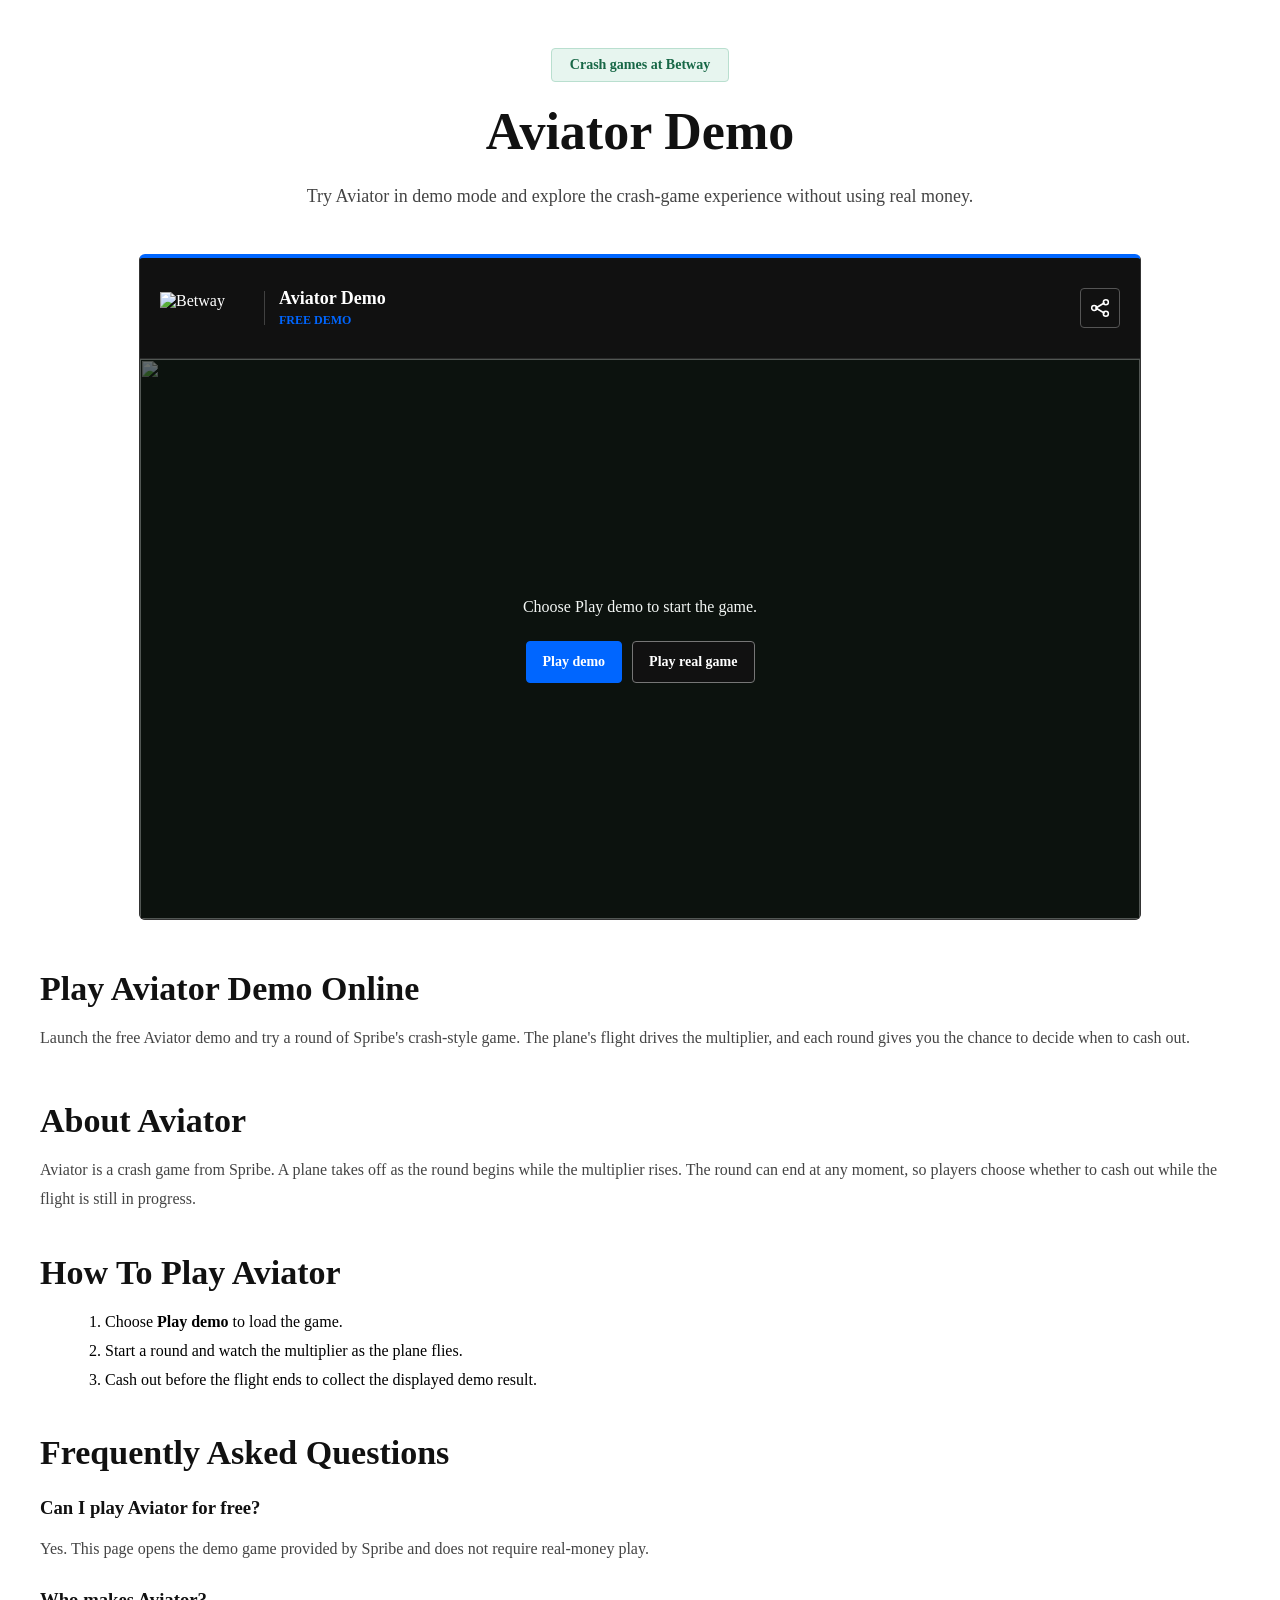
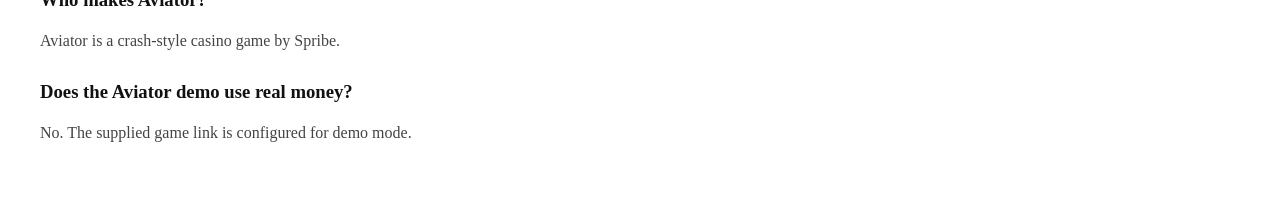
==== aviator.html @ de0beb0d "Add demo pages for Mystic Fortune Deluxe and Wealth Inn with corresponding styles - Created `mystic-" ====
<!DOCTYPE html>
<html lang="en">
<head>
    <meta charset="UTF-8">
    <meta name="viewport" content="width=device-width, initial-scale=1.0">
    <title>Aviator Demo | Play Spribe's Crash Game Free Online</title>
    <meta name="description" content="Play the Aviator crash game demo by Spribe. Try a free flight, watch the multiplier climb, and cash out before the plane flies away.">
    <link rel="stylesheet" href="styles.css">
</head>
<body>
<div class="game-page">
<div class="game-hero">
<div class="game-content">
<div class="provider-badge">Crash games at Betway</div>
<h1>Aviator Demo</h1>
<p>Try Aviator in demo mode and explore the crash-game experience without using real money.</p>
</div>
</div>

<section class="demo-player" aria-label="Aviator demo game">
<header class="player-header">
<div class="player-brand">
<img class="betway-logo" data-asset-url="/medialibraries/content.gmgamingsystems.com/Synapse/v2/logo.svg" alt="Betway">
<span class="player-brand-divider" aria-hidden="true"></span>
<div class="player-title">
<h2>Aviator Demo</h2>
<p>FREE DEMO</p>
</div>
</div>
<div class="player-tools">
<button class="game-exit" id="exit-demo" type="button" aria-label="Close demo" title="Close demo" hidden>&times;</button>
<div class="share-control">
<button class="share-toggle" id="share-toggle" type="button" aria-label="Share Aviator demo" title="Share demo" aria-expanded="false" aria-controls="share-menu">
<svg viewBox="0 0 24 24" aria-hidden="true" focusable="false"><path d="M7 12 17 6M7 12l10 6"/><circle cx="5" cy="12" r="3"/><circle cx="19" cy="5" r="3"/><circle cx="19" cy="19" r="3"/></svg>
</button>
<div class="share-menu" id="share-menu" aria-label="Share Aviator demo" hidden>
<p>Share this demo</p>
<a class="share-option" id="share-facebook" target="_blank" rel="noopener noreferrer"><span class="share-icon share-facebook" aria-hidden="true">f</span><span>Facebook</span></a>
<a class="share-option" id="share-x" target="_blank" rel="noopener noreferrer"><span class="share-icon share-x" aria-hidden="true">X</span><span>X</span></a>
<a class="share-option" id="share-whatsapp" target="_blank" rel="noopener noreferrer"><span class="share-icon share-whatsapp" aria-hidden="true">wa</span><span>WhatsApp</span></a>
<a class="share-option" id="share-telegram" target="_blank" rel="noopener noreferrer"><span class="share-icon share-telegram" aria-hidden="true">tg</span><span>Telegram</span></a>
<button class="share-option" id="copy-share-link" type="button"><span class="share-icon share-copy" aria-hidden="true">+</span><span id="copy-share-label">Copy link</span></button>
</div>
</div>
</div>
</header>
<div class="game-stage" id="game-stage" data-game-name="Aviator" data-demo-url="https://demo.spribe.io/launch/aviator" data-state="idle" aria-busy="false">
<img class="game-poster" id="game-poster" data-asset-url="/medialibraries/content.gmgamingsystems.com/Casino-Games/Game%20Tiles/Spribe_Aviator_500x500.webp" alt="" aria-hidden="true" fetchpriority="high">
<iframe id="game-frame" title="Aviator demo game" allow="fullscreen" hidden></iframe>
<div class="player-overlay" id="player-overlay">
<span class="loading-spinner" aria-hidden="true"></span>
<p id="game-status" role="status" aria-live="polite">Choose Play demo to start the game.</p>
<div class="player-actions">
<button class="game-action game-action-primary" id="launch-demo" type="button">Play demo</button>
<a class="game-action game-action-secondary" href="https://www.betway.co.za/lobby/casino-games/game/aviator" target="_blank" rel="noopener noreferrer">Play real game</a>
</div>
</div>
</div>
</section>

<div class="content-section">
<h2>Play Aviator Demo Online</h2>
<p>Launch the free Aviator demo and try a round of Spribe's crash-style game. The plane's flight drives the multiplier, and each round gives you the chance to decide when to cash out.</p>
</div>

<div class="content-section">
<h2>About Aviator</h2>
<p>Aviator is a crash game from Spribe. A plane takes off as the round begins while the multiplier rises. The round can end at any moment, so players choose whether to cash out while the flight is still in progress.</p>

<h2>How To Play Aviator</h2>
<ol>
    <li>Choose <strong>Play demo</strong> to load the game.</li>
    <li>Start a round and watch the multiplier as the plane flies.</li>
    <li>Cash out before the flight ends to collect the displayed demo result.</li>
</ol>

<h2>Frequently Asked Questions</h2>
<h3>Can I play Aviator for free?</h3>
<p>Yes. This page opens the demo game provided by Spribe and does not require real-money play.</p>

<h3>Who makes Aviator?</h3>
<p>Aviator is a crash-style casino game by Spribe.</p>

<h3>Does the Aviator demo use real money?</h3>
<p>No. The supplied game link is configured for demo mode.</p>
</div>
</div>

<script>
(() => {
    const gameFrame = document.getElementById("game-frame");
    const gamePoster = document.getElementById("game-poster");
    const gameStage = document.getElementById("game-stage");
    const demoPlayer = document.querySelector(".demo-player");
    const gameName = gameStage.dataset.gameName;
    const demoUrl = gameStage.dataset.demoUrl;
    const playerOverlay = document.getElementById("player-overlay");
    const gameStatus = document.getElementById("game-status");
    const launchButton = document.getElementById("launch-demo");
    const exitButton = document.getElementById("exit-demo");
    const shareControl = document.querySelector(".share-control");
    const shareToggle = document.getElementById("share-toggle");
    const shareMenu = document.getElementById("share-menu");
    const copyShareLink = document.getElementById("copy-share-link");
    const copyShareLabel = document.getElementById("copy-share-label");
    let loadTimeout;

    const mediaBaseUrl = "https://media.betwayafrica.com/";
    document.querySelectorAll("img[data-asset-url]").forEach(image => {
        image.addEventListener("error", () => {
            console.error("Image asset failed to load:", image.currentSrc || image.src);
        });
        image.src = new URL(image.dataset.assetUrl, mediaBaseUrl).href;
    });

    const encodedPageUrl = encodeURIComponent(window.location.href);
    const encodedShareText = encodeURIComponent(`Try the ${gameName} demo`);
    shareToggle.setAttribute("aria-label", `Share ${gameName} demo`);
    shareToggle.title = `Share ${gameName} demo`;
    shareMenu.setAttribute("aria-label", `Share ${gameName} demo`);
    document.getElementById("share-facebook").href =
        `https://www.facebook.com/sharer/sharer.php?u=${encodedPageUrl}`;
    document.getElementById("share-x").href =
        `https://twitter.com/intent/tweet?url=${encodedPageUrl}&text=${encodedShareText}`;
    document.getElementById("share-whatsapp").href =
        `https://api.whatsapp.com/send?text=${encodedShareText}%20${encodedPageUrl}`;
    document.getElementById("share-telegram").href =
        `https://t.me/share/url?url=${encodedPageUrl}&text=${encodedShareText}`;

    function loadDemo() {
        clearTimeout(loadTimeout);
        if (window.matchMedia("(max-width: 768px)").matches) {
            demoPlayer.classList.add("is-mobile-modal");
            document.body.classList.add("mobile-game-open");
        }
        gamePoster.hidden = false;
        gameFrame.hidden = true;
        playerOverlay.hidden = false;
        exitButton.hidden = false;
        gameStage.dataset.state = "loading";
        gameStage.setAttribute("aria-busy", "true");
        gameStatus.textContent = `Loading ${gameName} demo...`;
        launchButton.disabled = true;
        launchButton.textContent = "Loading...";
        loadTimeout = setTimeout(() => {
            if (gameStage.dataset.state === "loading") {
                gameStage.dataset.state = "delayed";
                gameStage.setAttribute("aria-busy", "false");
                gameStatus.textContent = "The game is taking longer than expected. Please try again.";
                launchButton.disabled = false;
                launchButton.textContent = "Try demo again";
            }
        }, 20000);
        gameFrame.src = demoUrl;
    }

    function closeShareMenu() {
        shareMenu.hidden = true;
        shareToggle.setAttribute("aria-expanded", "false");
    }

    launchButton.addEventListener("click", loadDemo);
    exitButton.addEventListener("click", () => {
        clearTimeout(loadTimeout);
        demoPlayer.classList.remove("is-mobile-modal");
        document.body.classList.remove("mobile-game-open");
        gameStage.dataset.state = "idle";
        gameStage.setAttribute("aria-busy", "false");
        gameFrame.src = "about:blank";
        gameFrame.hidden = true;
        gamePoster.hidden = false;
        playerOverlay.hidden = false;
        gameStatus.textContent = "Demo closed. Want to play for real? Choose Play real game to continue on Betway.";
        launchButton.disabled = false;
        launchButton.textContent = "Play demo";
        exitButton.hidden = true;
        launchButton.focus();
    });

    gameFrame.addEventListener("load", () => {
        if (gameStage.dataset.state === "idle") {
            return;
        }
        clearTimeout(loadTimeout);
        gameStage.dataset.state = "ready";
        gameStage.setAttribute("aria-busy", "false");
        gamePoster.hidden = true;
        gameFrame.hidden = false;
        playerOverlay.hidden = true;
        launchButton.disabled = false;
        launchButton.textContent = "Reload demo";
        exitButton.hidden = false;
    });

    shareToggle.addEventListener("click", () => {
        const isOpening = shareMenu.hidden;
        shareMenu.hidden = !isOpening;
        shareToggle.setAttribute("aria-expanded", String(isOpening));
        if (isOpening) {
            shareMenu.querySelector("a").focus();
        }
    });

    document.addEventListener("click", event => {
        if (!shareControl.contains(event.target)) {
            closeShareMenu();
        }
    });

    document.addEventListener("keydown", event => {
        if (event.key === "Escape" && !shareMenu.hidden) {
            closeShareMenu();
            shareToggle.focus();
        }
    });

    copyShareLink.addEventListener("click", async () => {
        let copied = false;
        if (navigator.clipboard && window.isSecureContext) {
            try {
                await navigator.clipboard.writeText(window.location.href);
                copied = true;
            } catch {
            }
        }
        if (!copied) {
            const fallbackInput = document.createElement("textarea");
            fallbackInput.value = window.location.href;
            fallbackInput.setAttribute("readonly", "");
            fallbackInput.style.position = "fixed";
            fallbackInput.style.opacity = "0";
            document.body.appendChild(fallbackInput);
            fallbackInput.select();
            copied = document.execCommand("copy");
            fallbackInput.remove();
        }
        copyShareLabel.textContent = copied ? "Link copied" : "Copy failed";
        setTimeout(() => {
            copyShareLabel.textContent = "Copy link";
        }, 2000);
    });
})();
</script>
</body>
</html>
---- styles.css ----
.game-page {
    max-width: 1200px;
    margin: 0 auto;
    padding: 40px 20px;
}

.game-hero {
    display: flex;
    align-items: center;
    justify-content: center;
    margin-bottom: 24px;
}

.game-content {
    max-width: 800px;
    text-align: center;
}

.provider-badge {
    display: inline-block;
    background: #e7f5ef;
    border: 1px solid #b9dfcf;
    color: #176746;
    padding: 8px 18px;
    border-radius: 4px;
    font-size: 14px;
    font-weight: 700;
    margin-bottom: 20px;
}

.game-content h1 {
    font-size: 52px;
    font-weight: 700;
    margin: 0 0 20px;
    color: #111;
}

.game-content p {
    font-size: 18px;
    line-height: 1.7;
    color: #444;
}

.content-section {
    margin-top: 50px;
}

.content-section h2 {
    margin-top: 40px;
    margin-bottom: 15px;
    color: #111;
    font-size: 34px;
}

.content-section h3 {
    margin-top: 25px;
    margin-bottom: 10px;
    color: #111;
}

.content-section p {
    line-height: 1.8;
    margin-bottom: 20px;
    color: #444;
}

.content-section ul,
.content-section ol {
    margin-left: 25px;
    line-height: 1.8;
}

.demo-player {
    max-width: 1000px;
    margin: 0 auto 50px;
    overflow: hidden;
    border: 1px solid #343434;
    border-top: 4px solid rgb(0, 102, 255);
    border-radius: 6px;
    background: #080808;
}

.player-header {
    display: flex;
    align-items: center;
    justify-content: space-between;
    gap: 20px;
    min-height: 76px;
    padding: 12px 20px;
    border-bottom: 1px solid #292929;
    background: #111;
    color: #fff;
}

.player-brand {
    display: flex;
    align-items: center;
    gap: 14px;
    min-width: 0;
}

.betway-logo {
    display: block;
    flex: 0 1 90px;
    width: 90px;
    height: 32px;
    max-width: 100%;
    object-fit: contain;
}

.player-brand-divider {
    width: 1px;
    height: 34px;
    flex: 0 0 1px;
    background: #414141;
}

.player-title h2 {
    margin: 0 0 4px;
    font-size: 18px;
    color: #fff;
}

.player-title p {
    margin: 0;
    color: rgb(0, 102, 255);
    font-size: 12px;
    font-weight: 700;
}

.game-exit {
    display: grid;
    place-items: center;
    flex: 0 0 40px;
    width: 40px;
    height: 40px;
    border: 1px solid #555;
    border-radius: 4px;
    background: transparent;
    color: #fff;
    font-size: 24px;
    cursor: pointer;
}

.game-exit[hidden] {
    display: none;
}

.game-exit:hover {
    border-color: rgb(0, 102, 255);
    background: #202020;
}

.player-tools {
    display: flex;
    align-items: center;
    gap: 8px;
}

.share-control {
    position: relative;
}

.share-toggle {
    display: grid;
    place-items: center;
    width: 40px;
    height: 40px;
    border: 1px solid #555;
    border-radius: 4px;
    background: transparent;
    color: #fff;
    cursor: pointer;
}

.share-toggle:hover,
.share-toggle[aria-expanded="true"] {
    border-color: rgb(0, 102, 255);
    background: #202020;
}

.share-toggle svg {
    width: 20px;
    height: 20px;
    fill: none;
    stroke: currentColor;
    stroke-linecap: round;
    stroke-linejoin: round;
    stroke-width: 1.8;
}

.share-menu {
    position: absolute;
    z-index: 5;
    top: calc(100% + 8px);
    right: 0;
    width: min(228px, calc(100vw - 32px));
    box-sizing: border-box;
    padding: 8px;
    border: 1px solid #393939;
    border-top: 3px solid rgb(0, 102, 255);
    border-radius: 4px;
    background: #111;
    box-shadow: 0 12px 28px rgba(0, 0, 0, .45);
}

.share-menu[hidden] {
    display: none;
}

.share-menu > p {
    margin: 0;
    padding: 8px 10px;
    color: #aaa;
    font-size: 11px;
    font-weight: 700;
    text-transform: uppercase;
}

.share-option {
    display: flex;
    align-items: center;
    gap: 10px;
    width: 100%;
    box-sizing: border-box;
    border: 0;
    border-radius: 3px;
    padding: 8px 10px;
    background: transparent;
    color: #fff;
    font: inherit;
    font-size: 14px;
    text-align: left;
    text-decoration: none;
    cursor: pointer;
}

.share-option:hover,
.share-option:focus-visible {
    background: #252525;
}

.share-icon {
    display: grid;
    place-items: center;
    flex: 0 0 24px;
    width: 24px;
    height: 24px;
    border-radius: 4px;
    background: #292929;
    color: #fff;
    font-size: 12px;
    font-weight: 700;
}

.share-facebook { color: #7da9ff; }
.share-whatsapp { color: #61df85; }
.share-telegram { color: #70c9ee; }
.share-copy { color: rgb(0, 102, 255); }

.player-actions {
    display: flex;
    align-items: center;
    justify-content: center;
    flex-wrap: wrap;
    gap: 10px;
    margin-top: 8px;
}

.game-action {
    display: inline-flex;
    align-items: center;
    justify-content: center;
    min-height: 42px;
    box-sizing: border-box;
    border-radius: 4px;
    padding: 10px 16px;
    font: inherit;
    font-size: 14px;
    font-weight: 700;
    cursor: pointer;
    text-decoration: none;
}

.game-action-primary {
    border: 1px solid rgb(0, 102, 255);
    background: rgb(0, 102, 255);
    color: #fff;
}

.game-action-primary:hover:not(:disabled) {
    border-color: rgb(0, 102, 255);
    background: rgb(0, 82, 204);
}

.game-action-primary:disabled {
    cursor: wait;
    opacity: .75;
}

.game-action-secondary {
    border: 1px solid #767676;
    background: #111;
    color: #fff;
}

.game-action-secondary:hover {
    border-color: rgb(0, 102, 255);
    background: #202020;
}

.game-stage {
    position: relative;
    width: 100%;
    height: min(54vw, 560px);
    min-height: 340px;
    background: #080b09;
}

body.mobile-game-open {
    overflow: hidden;
}

.demo-player.is-mobile-modal {
    position: fixed;
    z-index: 10000;
    inset: 0;
    display: flex;
    flex-direction: column;
    box-sizing: border-box;
    width: 100%;
    max-width: none;
    height: 100vh;
    height: 100dvh;
    margin: 0;
    border-radius: 0;
}

.demo-player.is-mobile-modal .player-header {
    flex: 0 0 auto;
}

.demo-player.is-mobile-modal .game-stage {
    flex: 1 1 auto;
    min-height: 0;
    height: auto;
    max-height: none;
}

#game-frame {
    position: absolute;
    inset: 0;
    display: block;
    width: 100%;
    height: 100%;
    border: 0;
}

#game-frame[hidden] {
    display: none;
}

.game-poster {
    position: absolute;
    inset: 0;
    width: 100%;
    height: 100%;
    object-fit: contain;
    object-position: center;
}

.game-poster[hidden] {
    display: none;
}

.player-overlay {
    position: absolute;
    inset: 0;
    display: flex;
    flex-direction: column;
    justify-content: center;
    align-items: center;
    gap: 14px;
    padding: 24px;
    box-sizing: border-box;
    background: rgba(16, 23, 19, .62);
    color: #f4f7f5;
    text-align: center;
}

.player-overlay[hidden] {
    display: none;
}

.player-overlay p {
    max-width: 480px;
    margin: 0;
    line-height: 1.5;
}

.loading-spinner {
    width: 34px;
    height: 34px;
    border: 3px solid #454545;
    border-top-color: rgb(0, 102, 255);
    border-radius: 50%;
    animation: spin .8s linear infinite;
}

.game-stage[data-state="idle"] .loading-spinner,
.game-stage[data-state="delayed"] .loading-spinner {
    display: none;
}

@keyframes spin {
    to { transform: rotate(360deg); }
}

/* MOBILE */

@media (max-width: 768px) {

    .game-content h1 {
        font-size: 38px;
    }

    .game-content p {
        font-size: 16px;
    }

    .game-page {
        padding: 24px 14px;
    }

    .player-header {
        align-items: center;
        gap: 8px;
        padding: 12px;
    }

    .player-brand {
        gap: 9px;
    }

    .betway-logo {
        flex-basis: 72px;
        width: 72px;
        height: 28px;
    }

    .player-title h2 {
        font-size: 15px;
    }

    .player-title p {
        font-size: 10px;
    }

    .player-tools {
        gap: 6px;
        flex: 0 0 auto;
    }

    .game-exit,
    .share-toggle {
        flex: 0 0 36px;
        width: 36px;
        height: 36px;
    }

    .player-actions {
        display: grid;
        grid-template-columns: 1fr 1fr;
    }

    .game-action {
        padding: 10px 8px;
        text-align: center;
    }

    .game-stage {
        height: 48vh;
        min-height: 300px;
        max-height: 500px;
    }

}
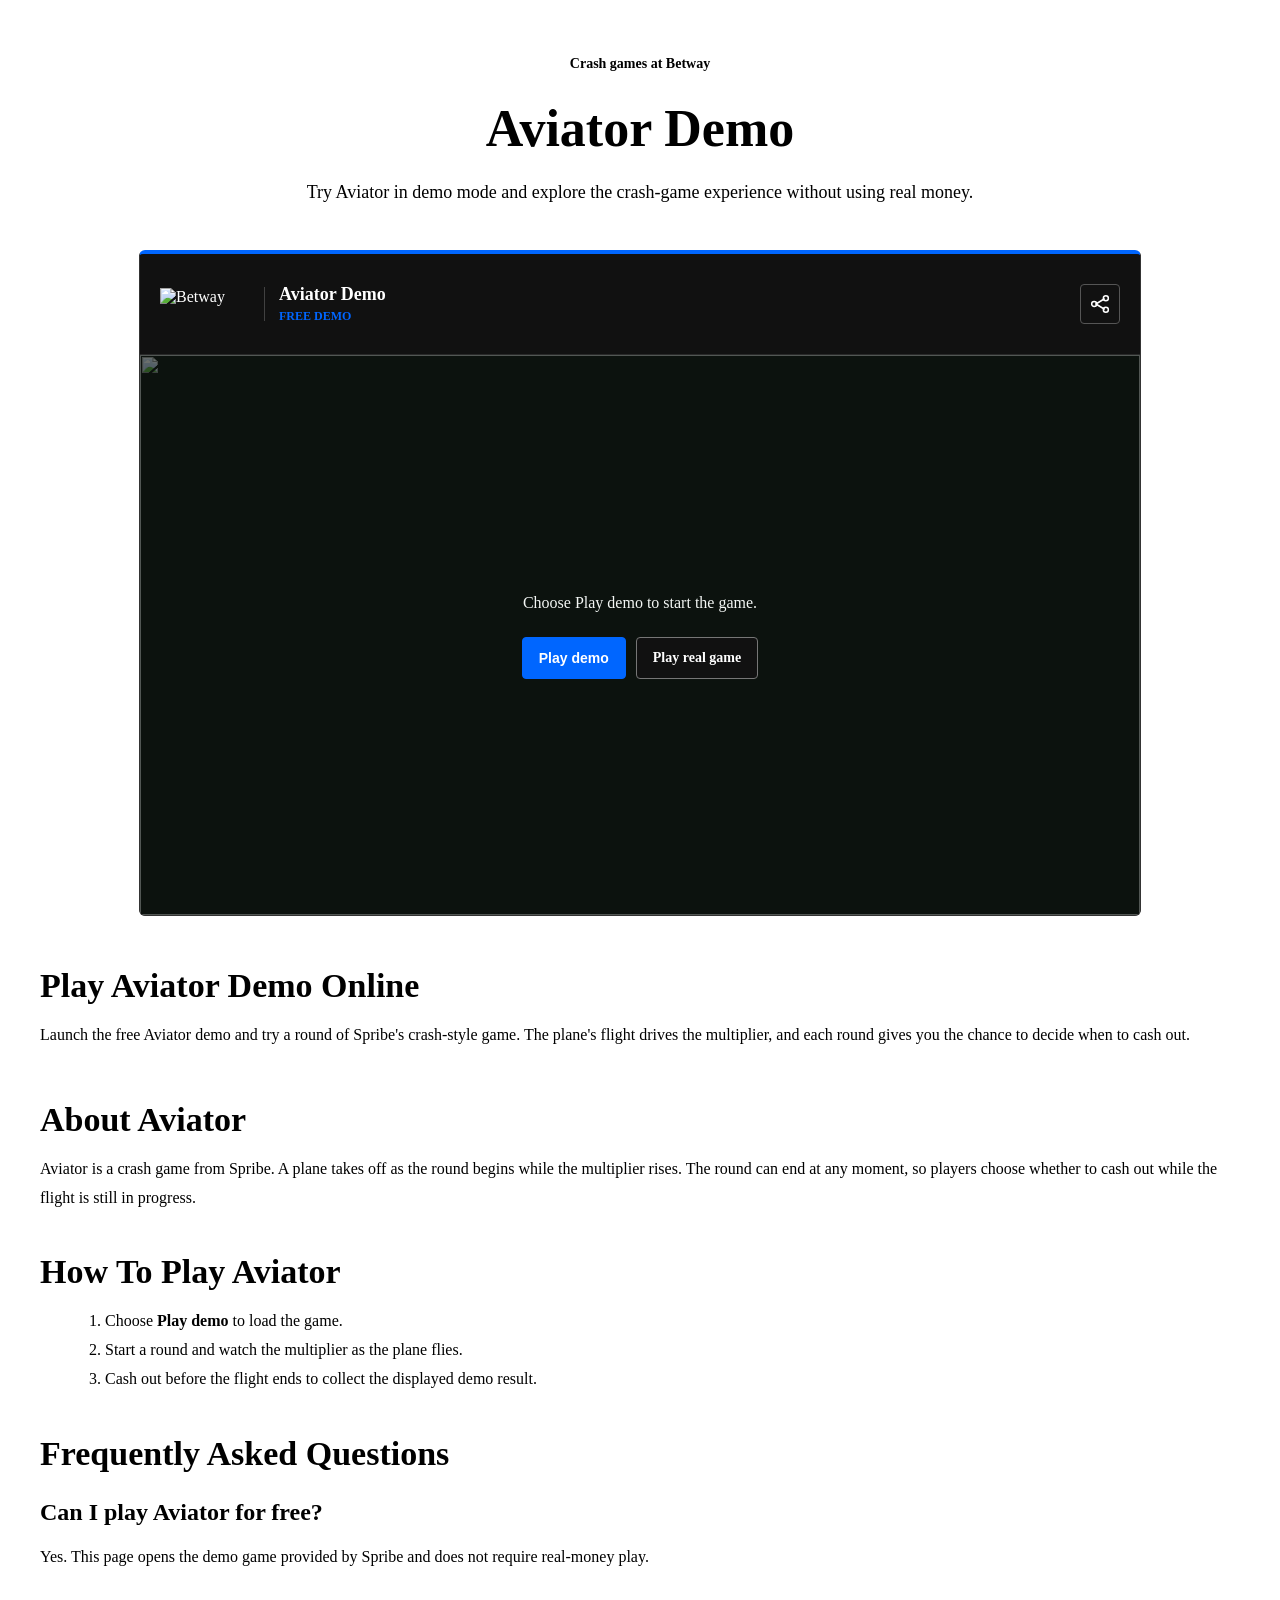
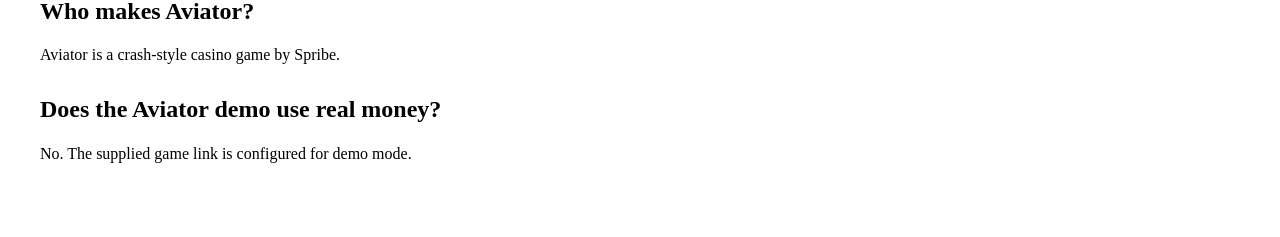
==== commit 811d1507: "changes" ====
--- a/aviator.html
+++ b/aviator.html
@@ -29,6 +29,7 @@
 </div>
 <div class="player-tools">
 <button class="game-exit" id="exit-demo" type="button" aria-label="Close demo" title="Close demo" hidden>&times;</button>
+<button class="fullscreen-toggle" id="fullscreen-demo" type="button" aria-label="View fullscreen" title="View fullscreen" aria-pressed="false" hidden><svg viewBox="0 0 24 24" aria-hidden="true" focusable="false"><path d="M8 3H5a2 2 0 0 0-2 2v3M16 3h3a2 2 0 0 1 2 2v3M21 16v3a2 2 0 0 1-2 2h-3M8 21H5a2 2 0 0 1-2-2v-3"/></svg></button>
 <div class="share-control">
 <button class="share-toggle" id="share-toggle" type="button" aria-label="Share Aviator demo" title="Share demo" aria-expanded="false" aria-controls="share-menu">
 <svg viewBox="0 0 24 24" aria-hidden="true" focusable="false"><path d="M7 12 17 6M7 12l10 6"/><circle cx="5" cy="12" r="3"/><circle cx="19" cy="5" r="3"/><circle cx="19" cy="19" r="3"/></svg>
@@ -126,6 +127,58 @@
         `https://api.whatsapp.com/send?text=${encodedShareText}%20${encodedPageUrl}`;
     document.getElementById("share-telegram").href =
         `https://t.me/share/url?url=${encodedPageUrl}&text=${encodedShareText}`;
+
+    const fullscreenButton = document.getElementById("fullscreen-demo");
+    const fullscreenSupported = Boolean(
+        demoPlayer.requestFullscreen || demoPlayer.webkitRequestFullscreen
+    );
+
+    function getFullscreenElement() {
+        return document.fullscreenElement || document.webkitFullscreenElement;
+    }
+
+    function updateFullscreenButton() {
+        const isFullscreen = getFullscreenElement() === demoPlayer;
+        const label = isFullscreen ? "Exit fullscreen" : "View fullscreen";
+        fullscreenButton.setAttribute("aria-pressed", String(isFullscreen));
+        fullscreenButton.setAttribute("aria-label", label);
+        fullscreenButton.title = label;
+    }
+
+    async function toggleFullscreen() {
+        try {
+            if (getFullscreenElement() === demoPlayer) {
+                const exitFullscreen = document.exitFullscreen || document.webkitExitFullscreen;
+                if (exitFullscreen) await exitFullscreen.call(document);
+                return;
+            }
+            const requestFullscreen = demoPlayer.requestFullscreen || demoPlayer.webkitRequestFullscreen;
+            if (requestFullscreen) await requestFullscreen.call(demoPlayer);
+        } catch (error) {
+            console.warn("Unable to toggle fullscreen mode.", error);
+        }
+    }
+
+    function closeFullscreen() {
+        fullscreenButton.hidden = true;
+        if (getFullscreenElement() !== demoPlayer) return;
+        const exitFullscreen = document.exitFullscreen || document.webkitExitFullscreen;
+        if (exitFullscreen) {
+            const result = exitFullscreen.call(document);
+            if (result && typeof result.catch === "function") result.catch(() => {});
+        }
+    }
+
+    fullscreenButton.hidden = true;
+    fullscreenButton.addEventListener("click", toggleFullscreen);
+    exitButton.addEventListener("click", closeFullscreen);
+    document.addEventListener("fullscreenchange", updateFullscreenButton);
+    document.addEventListener("webkitfullscreenchange", updateFullscreenButton);
+    gameFrame.addEventListener("load", () => {
+        if (gameStage.dataset.state !== "idle") {
+            fullscreenButton.hidden = !fullscreenSupported;
+        }
+    });
 
     function loadDemo() {
         clearTimeout(loadTimeout);
--- a/styles.css
+++ b/styles.css
@@ -18,9 +18,6 @@
 
 .provider-badge {
     display: inline-block;
-    background: #e7f5ef;
-    border: 1px solid #b9dfcf;
-    color: #176746;
     padding: 8px 18px;
     border-radius: 4px;
     font-size: 14px;
@@ -29,16 +26,16 @@
 }
 
 .game-content h1 {
-    font-size: 52px;
+    font-size: clamp(32px, 5vw, 52px);
+    line-height: 1.1;
     font-weight: 700;
     margin: 0 0 20px;
-    color: #111;
+    text-wrap: balance;
 }
 
 .game-content p {
     font-size: 18px;
     line-height: 1.7;
-    color: #444;
 }
 
 .content-section {
@@ -48,20 +45,26 @@
 .content-section h2 {
     margin-top: 40px;
     margin-bottom: 15px;
-    color: #111;
-    font-size: 34px;
+    font-size: clamp(28px, 4vw, 34px);
+    line-height: 1.15;
+    text-wrap: balance;
 }
 
 .content-section h3 {
     margin-top: 25px;
     margin-bottom: 10px;
-    color: #111;
+    font-size: clamp(20px, 3vw, 24px);
+    line-height: 1.2;
+    text-wrap: balance;
+}
+
+.content-section p,
+.content-section li {
+    line-height: 1.8;
 }
 
 .content-section p {
-    line-height: 1.8;
     margin-bottom: 20px;
-    color: #444;
 }
 
 .content-section ul,
@@ -149,6 +152,39 @@
 .game-exit:hover {
     border-color: rgb(0, 102, 255);
     background: #202020;
+}
+
+.fullscreen-toggle {
+    display: grid;
+    place-items: center;
+    flex: 0 0 40px;
+    width: 40px;
+    height: 40px;
+    border: 1px solid #555;
+    border-radius: 4px;
+    background: transparent;
+    color: #fff;
+    cursor: pointer;
+}
+
+.fullscreen-toggle[hidden] {
+    display: none;
+}
+
+.fullscreen-toggle:hover,
+.fullscreen-toggle[aria-pressed="true"] {
+    border-color: rgb(0, 102, 255);
+    background: #202020;
+}
+
+.fullscreen-toggle svg {
+    width: 20px;
+    height: 20px;
+    fill: none;
+    stroke: currentColor;
+    stroke-linecap: round;
+    stroke-linejoin: round;
+    stroke-width: 1.8;
 }
 
 .player-tools {
@@ -201,7 +237,7 @@
     border-top: 3px solid rgb(0, 102, 255);
     border-radius: 4px;
     background: #111;
-    box-shadow: 0 12px 28px rgba(0, 0, 0, .45);
+    box-shadow: 0 12px 28px rgba(0,0,0,.45);
 }
 
 .share-menu[hidden] {
@@ -228,7 +264,6 @@
     padding: 8px 10px;
     background: transparent;
     color: #fff;
-    font: inherit;
     font-size: 14px;
     text-align: left;
     text-decoration: none;
@@ -275,7 +310,6 @@
     box-sizing: border-box;
     border-radius: 4px;
     padding: 10px 16px;
-    font: inherit;
     font-size: 14px;
     font-weight: 700;
     cursor: pointer;
@@ -289,7 +323,6 @@
 }
 
 .game-action-primary:hover:not(:disabled) {
-    border-color: rgb(0, 102, 255);
     background: rgb(0, 82, 204);
 }
 
@@ -347,6 +380,32 @@
     max-height: none;
 }
 
+.demo-player:fullscreen,
+.demo-player:-webkit-full-screen {
+    display: flex;
+    flex-direction: column;
+    width: 100vw;
+    max-width: none;
+    height: 100vh;
+    height: 100dvh;
+    margin: 0;
+    border-radius: 0;
+    box-sizing: border-box;
+}
+
+.demo-player:fullscreen .player-header,
+.demo-player:-webkit-full-screen .player-header {
+    flex: 0 0 auto;
+}
+
+.demo-player:fullscreen .game-stage,
+.demo-player:-webkit-full-screen .game-stage {
+    flex: 1 1 auto;
+    min-height: 0;
+    height: auto;
+    max-height: none;
+}
+
 #game-frame {
     position: absolute;
     inset: 0;
@@ -383,7 +442,7 @@
     gap: 14px;
     padding: 24px;
     box-sizing: border-box;
-    background: rgba(16, 23, 19, .62);
+    background: rgba(16,23,19,.62);
     color: #f4f7f5;
     text-align: center;
 }
@@ -413,23 +472,37 @@
 }
 
 @keyframes spin {
-    to { transform: rotate(360deg); }
-}
-
-/* MOBILE */
+    to {
+        transform: rotate(360deg);
+    }
+}
 
 @media (max-width: 768px) {
 
+    .game-page {
+        padding: 24px 14px;
+    }
+
     .game-content h1 {
-        font-size: 38px;
+        font-size: 32px;
+        line-height: 1.1;
+        margin-bottom: 16px;
     }
 
     .game-content p {
         font-size: 16px;
     }
 
-    .game-page {
-        padding: 24px 14px;
+    .content-section h2 {
+        font-size: 28px;
+        line-height: 1.15;
+        margin-top: 32px;
+        margin-bottom: 12px;
+    }
+
+    .content-section h3 {
+        font-size: 22px;
+        line-height: 1.2;
     }
 
     .player-header {
@@ -468,6 +541,10 @@
         height: 36px;
     }
 
+    .fullscreen-toggle {
+        display: none;
+    }
+
     .player-actions {
         display: grid;
         grid-template-columns: 1fr 1fr;
@@ -483,5 +560,4 @@
         min-height: 300px;
         max-height: 500px;
     }
-
 }
